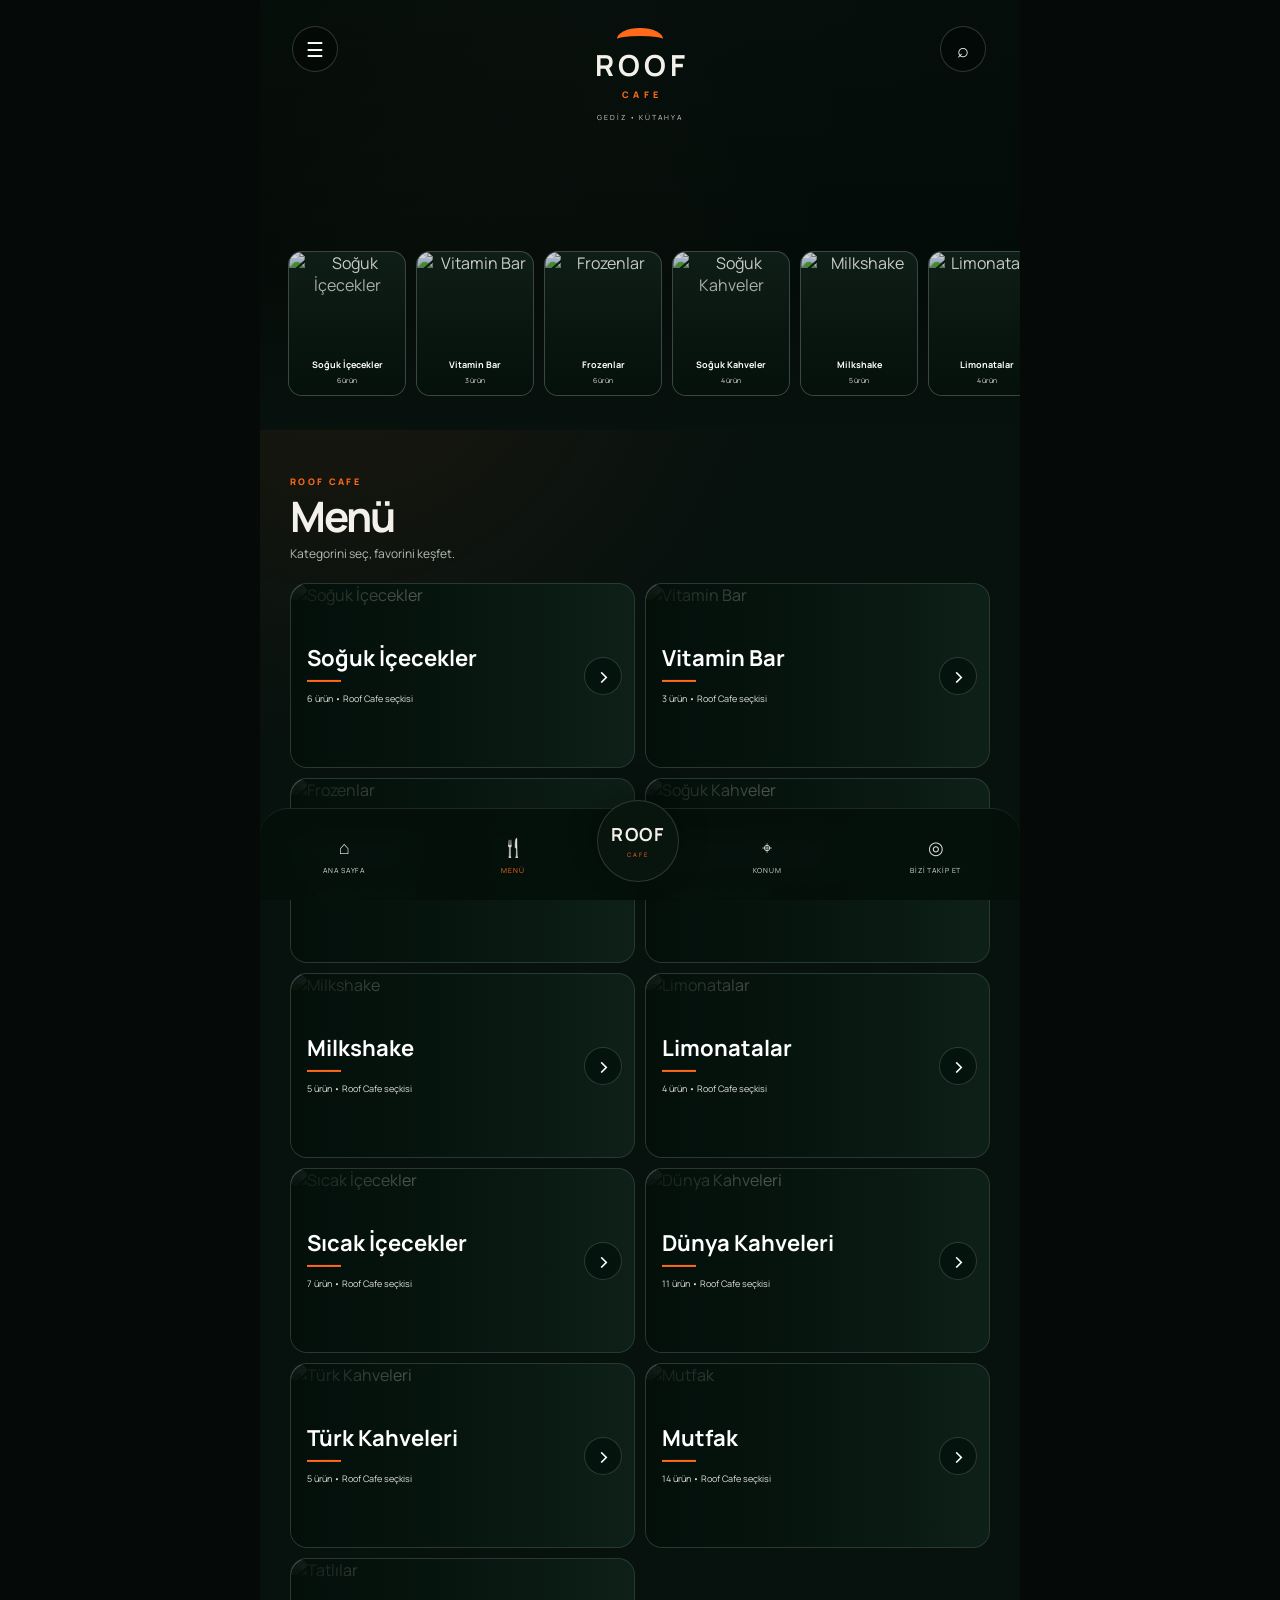
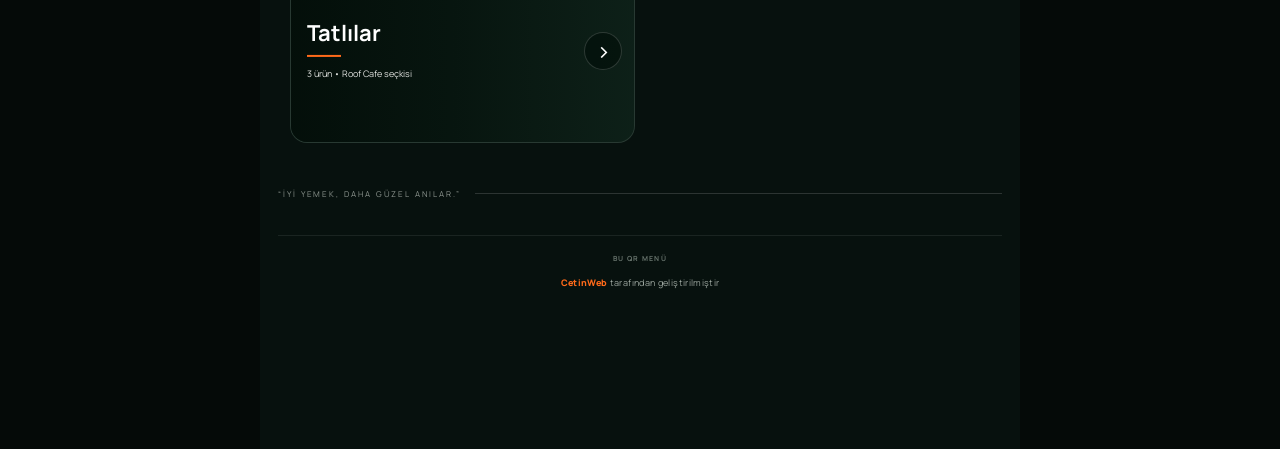
==== index.html @ 4661f6ef "Add files via upload" ====
<!doctype html>
<html lang="tr">
<head>
<meta charset="utf-8">
<meta name="viewport" content="width=device-width,initial-scale=1,viewport-fit=cover">
<meta name="theme-color" content="#07110e">
<title>Roof Cafe | Menü</title>
<link rel="preconnect" href="https://fonts.googleapis.com">
<link rel="preconnect" href="https://fonts.gstatic.com" crossorigin>
<link href="https://fonts.googleapis.com/css2?family=Manrope:wght@400;500;600;700;800&display=swap" rel="stylesheet">
<link rel="stylesheet" href="style.css">
</head>
<body>

<div id="loader" class="loader">
  <div class="loader-logo"><b>ROOF</b><span>CAFE</span></div>
  <div class="loader-ring"></div>
  <small>DİJİTAL MENÜ HAZIRLANIYOR</small>
</div>

<div class="page">
  <header class="hero">
    <div class="hero-bg"></div>
    <div class="hero-overlay"></div>

    <nav class="topbar">
      <button class="glass-btn" id="menuToggle" aria-label="Menü">☰</button>

      <div class="brand">
        <i></i>
        <b>ROOF</b>
        <span>CAFE</span>
        <small>GEDİZ • KÜTAHYA</small>
      </div>

      <button class="glass-btn" id="searchButton" aria-label="Ara">⌕</button>
    </nav>

    <div class="category-scroller" id="topCategoryScroller"></div>
  </header>

  <main id="menuArea">
    <section class="section-intro">
      <button id="backButton" class="back-button hidden" aria-label="Geri dön">← Geri</button>
      <span class="eyebrow" id="sectionKicker">LEZZET DOLU</span>
      <h1 id="sectionTitle">Menü</h1>
      <p id="sectionText">Kahveden tatlıya, mutfaktan ferah içeceklere Roof Cafe seçkisi.</p>
    </section>

    <section id="categoryGrid" class="feature-grid"></section>

    <section id="productView" class="product-view hidden">
      <div id="productHeader" class="product-header"></div>
      <div id="productGrid"></div>
    </section>
  </main>

  

  <div class="quote">“İYİ YEMEK, DAHA GÜZEL ANILAR.” <span></span></div>

  <div class="cetinweb-credit">
  <span>Bu QR Menü</span>

  <a
    href="https://cetinweb.online"
    target="_blank"
    rel="noopener noreferrer"
  >
    <strong>CetinWeb</strong> tarafından geliştirilmiştir
  </a>
</div>

  <nav class="bottom-nav">
    <button id="homeButton"><span>⌂</span><small>ANA SAYFA</small></button>
    <button class="active" id="menuButton"><span>🍴</span><small>MENÜ</small></button>
    <div class="bottom-logo"><b>ROOF</b><span>CAFE</span></div>
    <button id="locationButton"><span>⌖</span><small>KONUM</small></button>
    <button id="instagramButton"><span>◎</span><small>BİZİ TAKİP ET</small></button>
  </nav>
</div>

<div id="infoModal" class="modal hidden">
  <div class="modal-box">
    <button id="closeModal">×</button>
    <span>ROOF CAFE</span>
    <h3>Hoş geldiniz</h3>
    <p>Kategorilerden dilediğinizi seçerek menümüzü inceleyebilirsiniz.</p>
  </div>
</div>

<script src="app.js"></script>


</body>
</html>
---- style.css ----
:root{
  --bg:#07110e;
  --panel:#0a1712;
  --panel2:#0e2119;
  --green:#123526;
  --orange:#ff6a1a;
  --orange2:#ff8a44;
  --text:#f4f1ea;
  --muted:#a7aea9;
  --line:rgba(255,255,255,.11);
}
*{box-sizing:border-box}
html{scroll-behavior:smooth}
body{
  margin:0;
  background:#050a08;
  color:var(--text);
  font-family:"Manrope",Arial,sans-serif;
}
button{font:inherit;cursor:pointer}
.hidden{display:none!important}
.page{
  width:min(100%,760px);
  min-height:100vh;
  margin:auto;
  background:
    radial-gradient(circle at 10% 15%,rgba(255,106,26,.08),transparent 24%),
    var(--bg);
  padding-bottom:108px;
  overflow:hidden;
}
.loader{
  position:fixed;inset:0;z-index:9999;
  background:#06100c;
  display:flex;flex-direction:column;align-items:center;justify-content:center;
  transition:.55s ease;
}
.loader.hide{opacity:0;visibility:hidden}
.loader-logo{text-align:center;line-height:.85;position:relative;z-index:2}
.loader-logo b{display:block;font-size:45px;letter-spacing:.16em;margin-left:.16em}
.loader-logo span{display:block;margin-top:12px;color:var(--orange);font-size:10px;letter-spacing:.5em;margin-left:.5em;font-weight:800}
.loader-ring{position:absolute;width:145px;height:145px;border-radius:50%;border:1px solid rgba(255,255,255,.12);border-top-color:var(--orange);animation:spin 1.3s linear infinite}
.loader small{position:absolute;bottom:9vh;color:#68736c;font-size:8px;letter-spacing:.19em}
@keyframes spin{to{transform:rotate(360deg)}}

.hero{
  position:relative;
  min-height:385px;
  overflow:hidden;
}
.hero-bg{
  position:absolute;inset:0;
  background:url("https://images.unsplash.com/photo-1495474472287-4d71bcdd2085?auto=format&fit=crop&w=1400&q=90") center/cover;
  filter:saturate(.7) contrast(1.08);
}
.hero-overlay{
  position:absolute;inset:0;
  background:
    linear-gradient(to bottom,rgba(3,10,7,.18),rgba(3,10,7,.68) 65%,var(--bg)),
    linear-gradient(90deg,rgba(2,12,8,.68),rgba(2,12,8,.15),rgba(2,12,8,.52));
}
.topbar{
  position:relative;z-index:3;
  display:grid;grid-template-columns:48px 1fr 48px;align-items:start;
  padding:22px 18px 0;
}
.glass-btn{
  width:46px;height:46px;border-radius:50%;
  border:1px solid rgba(255,255,255,.18);
  background:rgba(0,0,0,.26);
  color:white;
  font-size:20px;
  backdrop-filter:blur(12px);
}
.brand{text-align:center;position:relative;padding-top:2px}
.brand i{
  width:46px;height:22px;border-radius:50% 50% 0 0;
  border-top:8px solid var(--orange);
  display:block;margin:0 auto 2px;
}
.brand b{display:block;font-size:29px;letter-spacing:.13em;margin-left:.13em;line-height:.9}
.brand span{display:block;color:var(--orange);font-size:9px;font-weight:800;letter-spacing:.47em;margin:10px 0 0 .47em}
.brand small{display:block;margin-top:12px;color:#d0d2cf;font-size:7px;letter-spacing:.28em}

.category-scroller{
  position:absolute;z-index:4;left:0;right:0;bottom:24px;
  display:flex;gap:10px;overflow-x:auto;
  padding:0 12px 8px;
  scrollbar-width:none;
}
.category-scroller::-webkit-scrollbar{display:none}
.top-cat{
  min-width:102px;height:130px;
  position:relative;overflow:hidden;
  border:1px solid rgba(255,255,255,.18);
  border-radius:14px;
  background:#102018;
  padding:0;
  color:white;
}
.top-cat img{position:absolute;inset:0;width:100%;height:100%;object-fit:cover}
.top-cat:after{content:"";position:absolute;inset:0;background:linear-gradient(to top,rgba(4,15,10,.94),rgba(4,15,10,.15))}
.top-cat.active{border:2px solid var(--orange)}
.top-cat.active:before{content:"";position:absolute;inset:0;z-index:2;background:rgba(255,106,26,.2)}
.top-cat-copy{position:absolute;z-index:3;left:8px;right:8px;bottom:10px;text-align:center}
.top-cat-copy strong{display:block;font-size:9px;line-height:1.15}
.top-cat-copy span{display:block;font-size:7px;margin-top:6px;color:#ddd}

#menuArea{padding:30px 18px 20px}
.section-intro{padding:0 0 20px}
.eyebrow{color:var(--orange);font-size:9px;font-weight:800;letter-spacing:.26em}
.section-intro h1{
  margin:7px 0 8px;
  font-size:42px;line-height:.95;
  letter-spacing:-.045em;
}
.section-intro p{margin:0;max-width:320px;color:#b4bbb6;font-size:12px;line-height:1.55}

.feature-grid{display:grid;gap:10px}
.feature-card,.kitchen-card{
  position:relative;
  min-height:148px;
  border-radius:17px;
  overflow:hidden;
  border:1px solid var(--line);
  background:var(--panel2);
  padding:0;
  color:white;
  text-align:left;
}
.feature-card img,.kitchen-card img{position:absolute;inset:0;width:100%;height:100%;object-fit:cover}
.feature-card:after,.kitchen-card:after{
  content:"";position:absolute;inset:0;
  background:linear-gradient(90deg,rgba(3,14,9,.96),rgba(3,14,9,.62) 48%,rgba(3,14,9,.05));
}
.feature-copy,.kitchen-copy{
  position:absolute;z-index:3;left:16px;top:50%;transform:translateY(-50%);
  width:56%;
}
.feature-copy strong,.kitchen-copy strong{display:block;font-size:22px;line-height:1.05}
.feature-copy i,.kitchen-copy i{display:block;width:34px;height:2px;background:var(--orange);margin:10px 0}
.feature-copy small,.kitchen-copy small{display:block;color:#e0e2df;font-size:9px;line-height:1.45}
.feature-go,.kitchen-go{
  position:absolute;z-index:4;right:12px;top:50%;transform:translateY(-50%);
  width:38px;height:38px;border-radius:50%;
  display:grid;place-items:center;
  background:rgba(4,18,12,.84);
  border:1px solid rgba(255,255,255,.16);
  font-size:24px;
}

.product-header{
  height:190px;position:relative;overflow:hidden;border-radius:18px;
  background-size:cover;background-position:center;
  margin-bottom:14px;
  border:1px solid var(--line);
}
.product-header:after{content:"";position:absolute;inset:0;background:linear-gradient(to top,rgba(3,15,10,.92),rgba(3,15,10,.06))}
.product-header>div{position:absolute;z-index:2;left:17px;bottom:16px}
.product-header small{display:block;color:var(--orange2);font-size:8px;font-weight:800;letter-spacing:.16em}
.product-header strong{display:block;margin-top:4px;font-size:27px}

.product-grid,.kitchen-grid{display:grid;gap:10px}
.product{
  display:grid;grid-template-columns:86px 1fr auto;gap:12px;align-items:center;
  min-height:102px;padding:8px;
  border-radius:15px;
  background:linear-gradient(180deg,#0e1d17,#0a1511);
  border:1px solid var(--line);
}
.product img{width:86px;height:84px;border-radius:11px;object-fit:cover}
.product-info h3{margin:0 0 5px;font-size:14px}
.product-info p{margin:0;color:#969f99;font-size:8px;line-height:1.45}
.product-info .description{font-size:9px;text-transform:none;letter-spacing:0;color:#aeb5b0}
.price{
  align-self:flex-start;margin-top:5px;
  color:var(--orange2);
  background:rgba(255,106,26,.12);
  border:1px solid rgba(255,106,26,.2);
  padding:5px 7px;border-radius:999px;
  font-size:8px;font-weight:800;
}

.quote{
  display:flex;align-items:center;gap:14px;
  padding:20px 18px 28px;
  color:#8e9690;
  font-size:8px;letter-spacing:.24em;
}
.quote span{height:1px;flex:1;background:rgba(255,255,255,.15)}

.bottom-nav{
  position:fixed;z-index:2000;
  left:50%;bottom:0;transform:translateX(-50%);
  width:min(100%,760px);
  min-height:92px;
  display:grid;grid-template-columns:1fr 1fr 86px 1fr 1fr;
  align-items:center;
  background:rgba(5,16,11,.96);
  backdrop-filter:blur(14px);
  border-top:1px solid rgba(255,255,255,.1);
  border-radius:28px 28px 0 0;
}
.bottom-nav button{
  height:76px;border:0;background:transparent;color:#d8ddd9;
  display:flex;flex-direction:column;align-items:center;justify-content:center;gap:7px;
}
.bottom-nav button span{font-size:18px}
.bottom-nav button small{font-size:7px;letter-spacing:.12em}
.bottom-nav button.active{color:var(--orange)}
.bottom-logo{
  width:82px;height:82px;margin-top:-28px;border-radius:50%;
  display:flex;flex-direction:column;align-items:center;justify-content:center;
  background:#08150f;border:1px solid rgba(255,255,255,.15);
  box-shadow:0 -8px 30px rgba(0,0,0,.3);
}
.bottom-logo b{font-size:18px;letter-spacing:.11em}
.bottom-logo span{margin-top:5px;color:var(--orange);font-size:6px;letter-spacing:.35em}

.modal{
  position:fixed;inset:0;z-index:3000;display:grid;place-items:center;padding:20px;
  background:rgba(1,8,5,.76);backdrop-filter:blur(8px);
}
.modal-box{
  width:min(100%,390px);position:relative;
  background:#0c1a14;border:1px solid var(--line);
  border-radius:18px;padding:26px;
}
.modal-box button{position:absolute;right:10px;top:8px;border:0;background:none;color:white;font-size:24px}
.modal-box>span{color:var(--orange);font-size:8px;font-weight:800;letter-spacing:.18em}
.modal-box h3{margin:7px 0;font-size:26px}
.modal-box p{margin:0;color:#9fa8a1;font-size:12px;line-height:1.6}

@media(min-width:700px){
  .hero{min-height:430px}
  .topbar{padding:26px 32px 0}
  .category-scroller{padding:0 28px 10px}
  .top-cat{min-width:118px;height:145px}
  #menuArea{padding:38px 30px 25px}
  .feature-grid,.kitchen-grid{grid-template-columns:1fr 1fr}
  .feature-card,.kitchen-card{min-height:185px}
  .product-grid{grid-template-columns:1fr 1fr}
}

.cetinweb-credit {
  margin: 8px 18px 28px;
  padding: 18px 12px 22px;

  text-align: center;

  border-top: 1px solid rgba(255, 255, 255, 0.08);
}

.cetinweb-credit span {
  display: block;

  margin-bottom: 6px;

  color: #66726b;

  font-size: 7px;
  font-weight: 700;

  letter-spacing: 0.18em;
  text-transform: uppercase;
}

.cetinweb-credit a {
  color: #9ca69f;

  font-size: 9px;

  letter-spacing: 0.04em;

  text-decoration: none;

  transition: 0.2s ease;
}

.cetinweb-credit a strong {
  color: #ff6a1a;

  font-weight: 800;
}

.cetinweb-credit a:hover {
  color: #ffffff;
}

/* Kategori geri butonu */
.back-button{
  display:inline-flex;align-items:center;gap:7px;
  margin:0 0 18px;padding:9px 13px;
  border:1px solid rgba(255,255,255,.14);border-radius:999px;
  background:rgba(255,255,255,.045);color:#dce2de;
  font-size:9px;font-weight:800;letter-spacing:.08em;
  transition:.2s ease;
}
.back-button:hover{border-color:rgba(255,106,26,.5);color:#ff7a32;background:rgba(255,106,26,.08)}
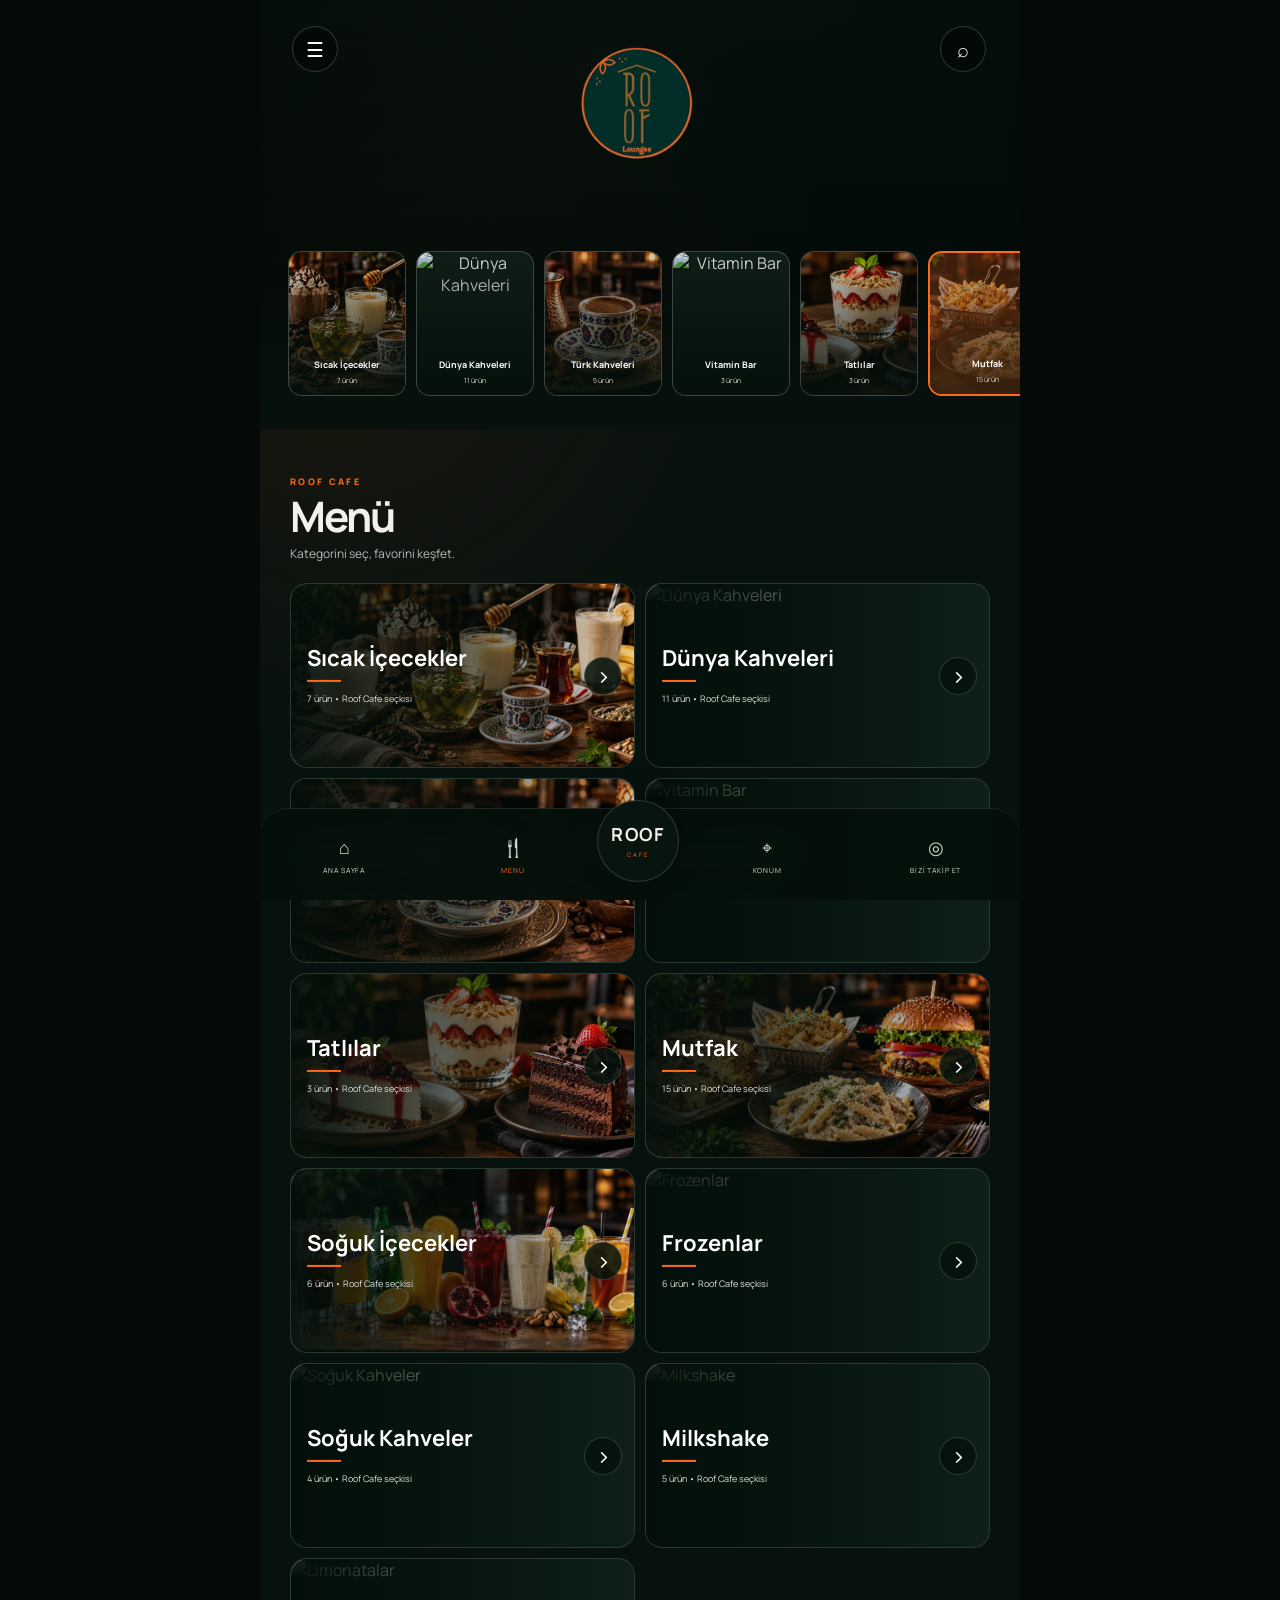
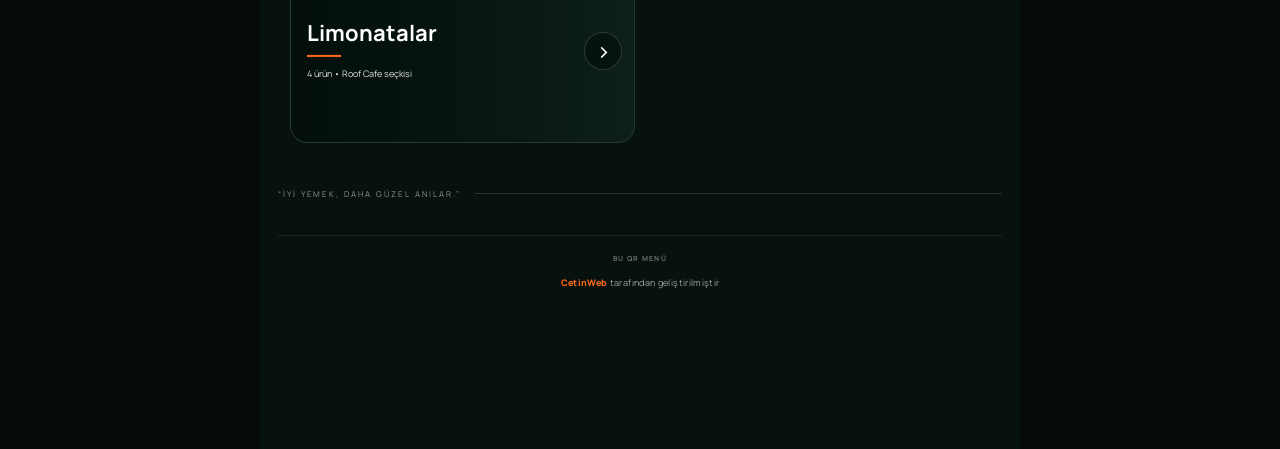
==== commit 75efc5d9: "Add files via upload" ====
--- a/index.html
+++ b/index.html
@@ -23,18 +23,15 @@
     <div class="hero-bg"></div>
     <div class="hero-overlay"></div>
 
-    <nav class="topbar">
-      <button class="glass-btn" id="menuToggle" aria-label="Menü">☰</button>
+<nav class="topbar">
+  <button class="glass-btn" id="menuToggle" aria-label="Menü">☰</button>
 
-      <div class="brand">
-        <i></i>
-        <b>ROOF</b>
-        <span>CAFE</span>
-        <small>GEDİZ • KÜTAHYA</small>
-      </div>
+  <div class="brand">
+    <img src="image/logo.png" alt="Roof Lounge Logo" class="brand-logo">
+  </div>
 
-      <button class="glass-btn" id="searchButton" aria-label="Ara">⌕</button>
-    </nav>
+  <button class="glass-btn" id="searchButton" aria-label="Ara">⌕</button>
+</nav>
 
     <div class="category-scroller" id="topCategoryScroller"></div>
   </header>
@@ -89,6 +86,11 @@
   </div>
 </div>
 
+<script src="https://www.gstatic.com/firebasejs/10.14.1/firebase-app-compat.js"></script>
+<script src="https://www.gstatic.com/firebasejs/10.14.1/firebase-auth-compat.js"></script>
+<script src="https://www.gstatic.com/firebasejs/10.14.1/firebase-database-compat.js"></script>
+<script src="firebase-config.js"></script>
+<script src="menu-data.js"></script>
 <script src="app.js"></script>
 
 
--- a/style.css
+++ b/style.css
@@ -297,3 +297,16 @@
   transition:.2s ease;
 }
 .back-button:hover{border-color:rgba(255,106,26,.5);color:#ff7a32;background:rgba(255,106,26,.08)}
+
+.brand {
+  display: flex;
+  align-items: center;
+  justify-content: center;
+}
+
+.brand-logo {
+  width: 140px;
+  height: 140px;
+  object-fit: contain;
+  display: block;
+}
